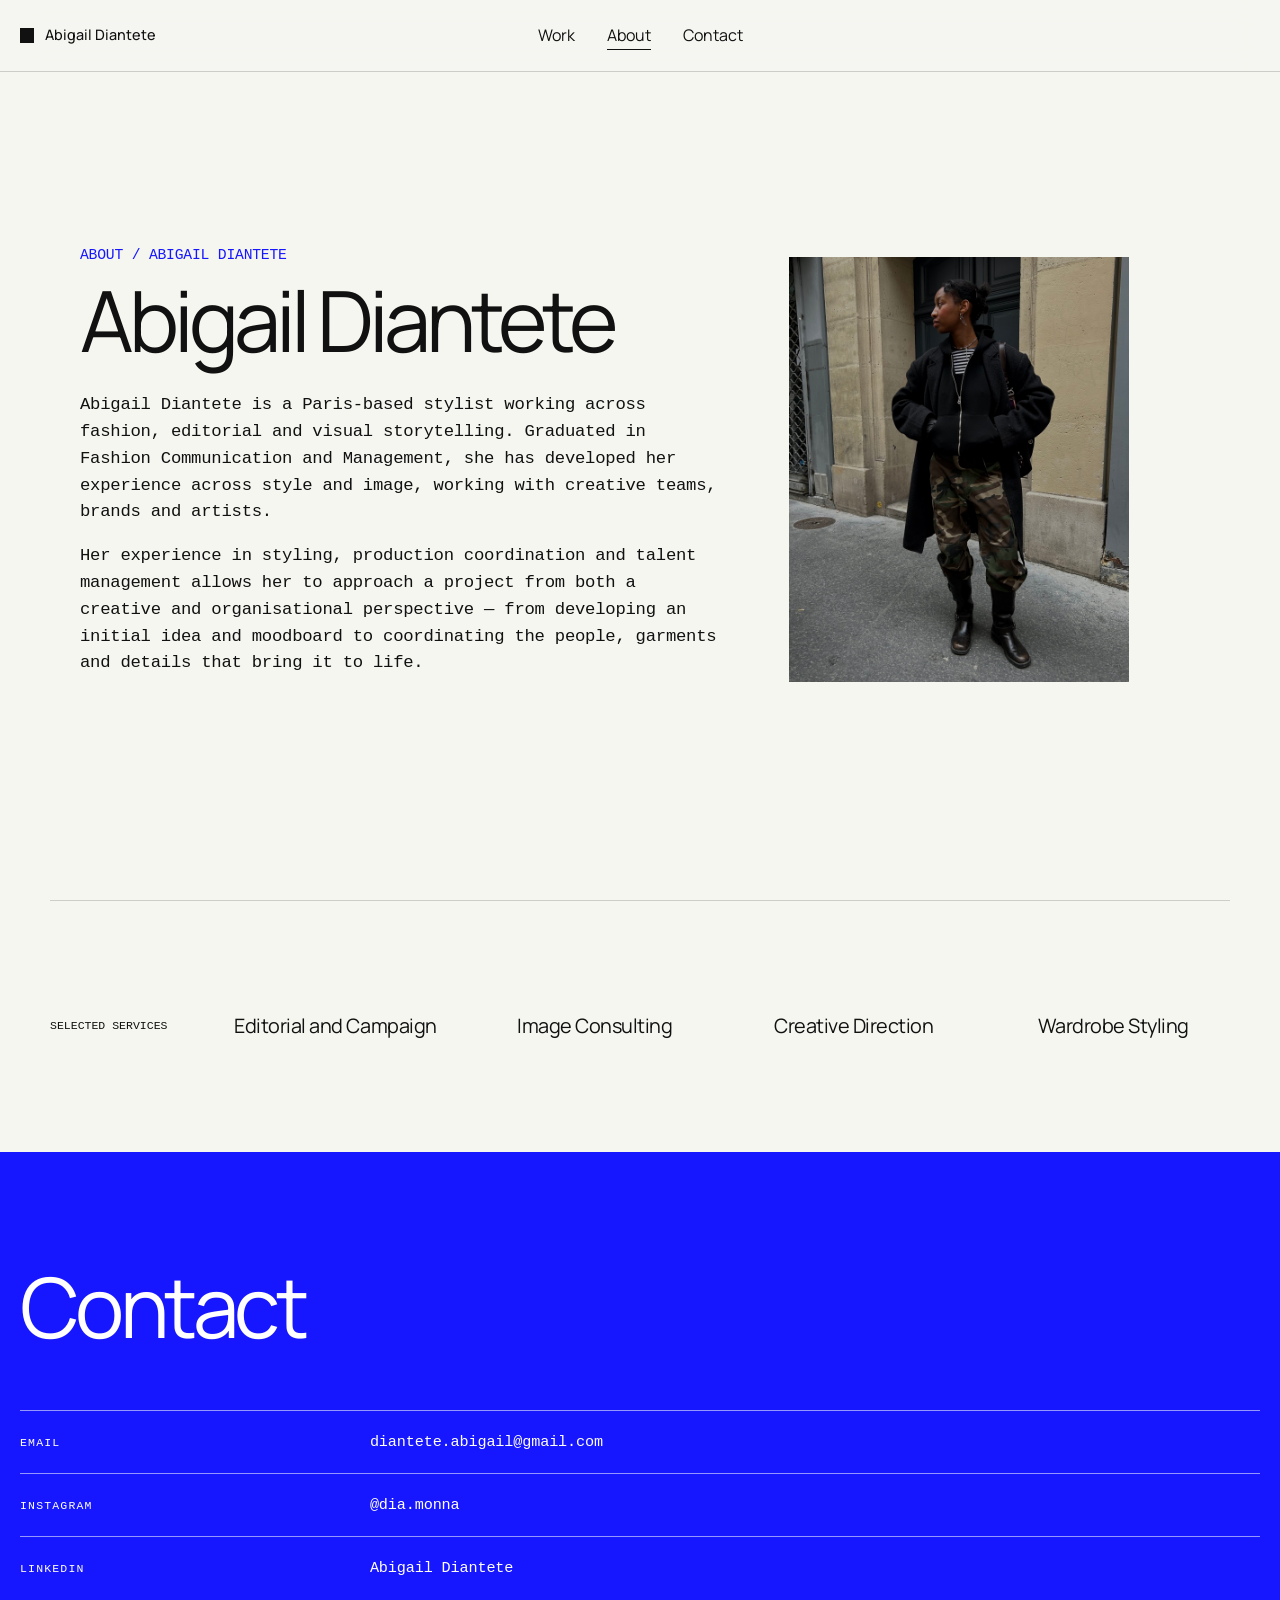
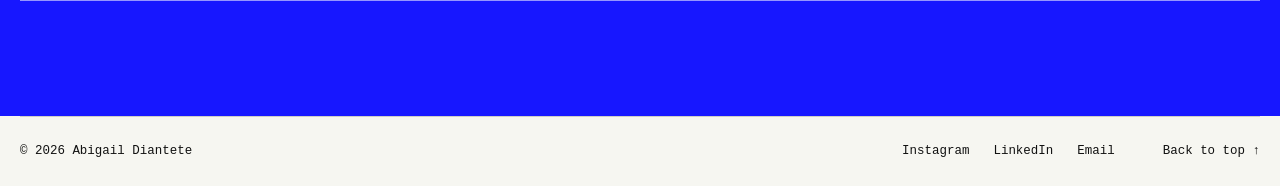
==== about.html @ 08d409bf "V4 test - Abigail portfolio" ====
<!doctype html>
<html lang="fr">
<head>
  <meta charset="utf-8">
  <meta name="viewport" content="width=device-width, initial-scale=1">
  <meta name="description" content="À propos d’Abigail Diantete, styliste indépendante et coordinatrice d’image.">
  <title>About — Abigail Diantete</title>
  <link rel="preconnect" href="https://fonts.googleapis.com">
  <link rel="preconnect" href="https://fonts.gstatic.com" crossorigin>
  <link href="https://fonts.googleapis.com/css2?family=DM+Sans:wght@400;500&family=Manrope:wght@400;500;600&display=swap" rel="stylesheet">
  <link rel="stylesheet" href="css/styles.css">
  <script src="js/main.js" defer></script>
</head>
<body>
  <a class="skip-link" href="#main">Aller au contenu</a>

  <header class="site-header" data-header>
    <a class="brand" href="index.html" aria-label="Abigail Diantete — Accueil">
      <span class="brand-mark" aria-hidden="true"></span>
      <span>Abigail Diantete</span>
    </a>

    <button class="menu-toggle" type="button" aria-expanded="false" aria-controls="site-nav">
      <span>Menu</span>
      <span class="menu-icon" aria-hidden="true"></span>
    </button>

    <nav class="site-nav" id="site-nav" aria-label="Navigation principale">
      <a href="work.html">Work</a>
      <a href="about.html" aria-current="page">About</a>
      <a href="#contact">Contact</a>
    </nav>
  </header>

  <main id="main">
    <section class="about-hero page-shell" aria-labelledby="about-title">
      <div class="about-copy reveal">
        <p class="eyebrow blue-text">About / Abigail Diantete</p>
        <h1 id="about-title">Abigail Diantete</h1>
        <p>
          Abigail Diantete is a Paris-based stylist working across fashion, editorial and visual storytelling. Graduated in Fashion Communication and Management, she has developed her experience across style and image, working with creative teams, brands and artists.
        </p>
        <p>
          Her experience in styling, production coordination and talent management allows her to approach a project from both a creative and organisational perspective — from developing an initial idea and moodboard to coordinating the people, garments and details that bring it to life.
        </p>
      </div>

      <figure class="about-portrait reveal">
        <img src="assets/images/about/abigail-placeholder.jpg" alt="Portrait temporaire d’Abigail Diantete">
      </figure>
    </section>

    <section class="about-details page-shell reveal" aria-label="Domaines d’expertise">
      <p class="section-label">Selected services</p>
      <ul>
        <li>Editorial and Campaign</li>
        <li>Image Consulting</li>
        <li>Creative Direction</li>
        <li>Wardrobe Styling</li>
      </ul>
    </section>

    <section class="contact-block" id="contact" aria-labelledby="contact-title">
      <div class="page-shell contact-block__inner reveal">
        <h2 class="contact-title" id="contact-title">Contact</h2>
        <div class="contact-links">
          <a href="mailto:diantete.abigail@gmail.com?subject=Portfolio%20enquiry">
            <span>Email</span>
            <strong>diantete.abigail@gmail.com</strong>
            
          </a>
          <a href="https://www.instagram.com/dia.monna" target="_blank" rel="noopener noreferrer">
            <span>Instagram</span>
            <strong>@dia.monna</strong>
            
          </a>
          <a href="https://www.linkedin.com/in/abigail-diantete-005188198/" target="_blank" rel="noopener noreferrer">
            <span>LinkedIn</span>
            <strong>Abigail Diantete</strong>
            
          </a>
        </div>
      </div>
    </section>
  </main>

  <footer class="site-footer page-shell">
    <p>© <span data-year></span> Abigail Diantete</p>
    <nav class="footer-links" aria-label="Réseaux sociaux">
      <a href="https://www.instagram.com/dia.monna" target="_blank" rel="noopener noreferrer">Instagram</a>
      <a href="https://www.linkedin.com/in/abigail-diantete-005188198/" target="_blank" rel="noopener noreferrer">LinkedIn</a>
      <a href="mailto:diantete.abigail@gmail.com?subject=Portfolio%20enquiry">Email</a>
    </nav>
    <a href="#main">Back to top ↑</a>
  </footer>
</body>
</html>
---- css/styles.css ----
:root {
  --blue: #1717ff;
  --ink: #111111;
  --paper: #f6f6f1;
  --white: #ffffff;
  --line: rgba(17, 17, 17, 0.18);
  --shell: min(calc(100% - 2.5rem), 1500px);
  --header-height: 4.5rem;
  --sans: "DM Sans", Arial, sans-serif;
  --display: "Manrope", Arial, sans-serif;
}

* {
  box-sizing: border-box;
}

html {
  scroll-behavior: smooth;
}

body {
  margin: 0;
  background: var(--paper);
  color: var(--ink);
  font-family: var(--sans);
  font-size: 16px;
  line-height: 1.45;
}

body.menu-open {
  overflow: hidden;
}

img {
  display: block;
  width: 100%;
  height: auto;
}

button,
a {
  color: inherit;
  font: inherit;
}

button {
  border: 0;
}

a {
  text-decoration: none;
}

[hidden] {
  display: none !important;
}

.page-shell {
  width: var(--shell);
  margin-inline: auto;
}

.visually-hidden {
  position: absolute;
  width: 1px;
  height: 1px;
  padding: 0;
  margin: -1px;
  overflow: hidden;
  clip: rect(0, 0, 0, 0);
  white-space: nowrap;
  border: 0;
}

.skip-link {
  position: fixed;
  top: -5rem;
  left: 1rem;
  z-index: 200;
  padding: 0.8rem 1rem;
  background: var(--white);
}

.skip-link:focus {
  top: 1rem;
}

.site-header {
  position: fixed;
  inset: 0 0 auto;
  z-index: 50;
  display: grid;
  grid-template-columns: 1fr auto 1fr;
  align-items: center;
  min-height: var(--header-height);
  padding-inline: max(1.25rem, calc((100vw - 1500px) / 2));
  background: rgba(246, 246, 241, 0.9);
  border-bottom: 1px solid var(--line);
  backdrop-filter: blur(16px);
  transition: color 0.3s ease, background 0.3s ease, border-color 0.3s ease;
}

.site-header--over-media:not(.is-scrolled) {
  color: var(--white);
  background: transparent;
  border-color: transparent;
}

.brand {
  display: inline-flex;
  align-items: center;
  gap: 0.65rem;
  width: max-content;
  font-size: 0.9rem;
  font-weight: 500;
}

.brand-mark {
  width: 0.9rem;
  aspect-ratio: 1;
  background: currentColor;
}

.site-nav {
  grid-column: 2;
  display: flex;
  gap: 2rem;
}

.site-nav a,
.footer-links a,
.arrow-link {
  position: relative;
}

.site-nav a::after,
.footer-links a::after,
.arrow-link::after {
  content: "";
  position: absolute;
  right: 0;
  bottom: -0.2rem;
  left: 0;
  height: 1px;
  background: currentColor;
  transform: scaleX(0);
  transform-origin: right;
  transition: transform 0.3s ease;
}

.site-nav a:hover::after,
.site-nav a[aria-current="page"]::after,
.footer-links a:hover::after,
.arrow-link:hover::after {
  transform: scaleX(1);
  transform-origin: left;
}

.menu-toggle {
  display: none;
  padding: 0;
  background: transparent;
  cursor: pointer;
}

.eyebrow,
.section-label {
  margin: 0;
  font-size: 0.72rem;
  letter-spacing: 0.14em;
  text-transform: uppercase;
}

.blue-text {
  color: var(--blue);
}

.hero {
  position: relative;
  min-height: 100svh;
  overflow: hidden;
  color: var(--white);
  background: #171717;
}

.hero-marquee {
  position: absolute;
  inset: 0;
  overflow: hidden;
}

.hero-marquee__track {
  display: flex;
  width: max-content;
  height: 100%;
  animation: hero-horizontal-loop 18s linear infinite;
  will-change: transform;
  backface-visibility: hidden;
}

.hero-marquee__group {
  display: flex;
  flex: 0 0 auto;
  height: 100%;
}

.hero-frame {
  flex: 0 0 clamp(25rem, 48vw, 52rem);
  height: 100%;
  margin: 0;
}

.hero-frame img {
  height: 100%;
  object-fit: cover;
}

.hero-overlay {
  position: absolute;
  inset: 0;
  background: linear-gradient(180deg, rgba(0, 0, 0, 0.12), rgba(0, 0, 0, 0.22) 45%, rgba(0, 0, 0, 0.72));
}

.hero-content {
  position: absolute;
  right: 0;
  bottom: clamp(2.5rem, 5vw, 4.5rem);
  left: 0;
}


.hero-actions {
  display: flex;
  flex-wrap: wrap;
  gap: 0.8rem;
}

.hero-actions a {
  display: flex;
  justify-content: space-between;
  gap: 2.5rem;
  min-width: 13rem;
  padding: 0.9rem 1rem;
  border: 1px solid rgba(255, 255, 255, 0.65);
  transition: color 0.25s ease, background 0.25s ease;
}

.hero-actions a:hover {
  color: var(--blue);
  background: var(--white);
}

.hero-scroll {
  position: absolute;
  right: 1.25rem;
  bottom: 1.5rem;
  font-size: 0.65rem;
  letter-spacing: 0.14em;
  text-transform: uppercase;
  writing-mode: vertical-rl;
}

.home-intro {
  display: grid;
  grid-template-columns: 0.45fr 1.55fr;
  gap: clamp(2rem, 7vw, 8rem);
  padding-block: clamp(6rem, 12vw, 11rem);
}

.home-intro > div {
  display: grid;
  grid-template-columns: 1fr auto;
  gap: 2rem;
  align-items: end;
}

.home-intro h2 {
  max-width: 1000px;
  margin: 0;
  font-family: var(--display);
  font-size: clamp(2.4rem, 5vw, 5.4rem);
  font-weight: 400;
  line-height: 0.98;
  letter-spacing: -0.05em;
}

.arrow-link {
  white-space: nowrap;
}

.work-intro {
  padding-top: clamp(9rem, 15vw, 14rem);
  padding-bottom: clamp(4rem, 8vw, 8rem);
}

.work-intro__grid {
  display: grid;
  grid-template-columns: 1.4fr 0.6fr;
  gap: clamp(3rem, 8vw, 9rem);
  align-items: end;
}

.work-intro h1,
.project-detail-header h1,
.about-copy h1 {
  margin: 0.8rem 0 0;
  font-family: var(--display);
  font-size: clamp(3.4rem, 8vw, 8.4rem);
  font-weight: 400;
  line-height: 0.94;
  letter-spacing: -0.06em;
}

.work-intro__grid > p {
  max-width: 32rem;
  margin: 0 0 0.7rem;
  font-size: 1.05rem;
}

.work-browser {
  padding-top: calc(var(--header-height) + clamp(2.5rem, 5vw, 4.5rem));
  padding-bottom: clamp(7rem, 12vw, 12rem);
}

.filters {
  display: flex;
  gap: 0.65rem;
  margin-bottom: clamp(2.5rem, 5vw, 4.5rem);
  padding-block: 1rem;
  overflow-x: auto;
  border-block: 1px solid var(--line);
  scrollbar-width: none;
}

.filters::-webkit-scrollbar {
  display: none;
}

.filter-button {
  flex: 0 0 auto;
  padding: 0.68rem 1rem;
  background: transparent;
  border: 1px solid transparent;
  border-radius: 999px;
  cursor: pointer;
  transition: color 0.25s ease, background 0.25s ease, border-color 0.25s ease;
}

.filter-button:hover {
  border-color: var(--ink);
}

.filter-button.is-active {
  color: var(--white);
  background: var(--blue);
  border-color: var(--blue);
}

.filter-button span {
  margin-left: 0.25rem;
  font-size: 0.65rem;
  opacity: 0.72;
}

.projects-grid {
  display: grid;
  grid-template-columns: repeat(3, minmax(0, 1fr));
  gap: clamp(2rem, 3.5vw, 4rem) clamp(1.5rem, 2.5vw, 3rem);
}

.project-card button {
  width: 100%;
  padding: 0;
  text-align: left;
  background: transparent;
  cursor: pointer;
}

.project-card__media {
  position: relative;
  display: block;
  overflow: hidden;
  aspect-ratio: 4 / 5;
  background: #ddddda;
}

.project-card__media img {
  height: 100%;
  object-fit: cover;
  transition: transform 0.6s cubic-bezier(0.2, 0.7, 0.2, 1);
}

.project-card__overlay {
  position: absolute;
  inset: 0;
  display: grid;
  place-items: center;
  padding: 1.5rem;
  color: var(--white);
  background: rgba(23, 23, 255, 0.76);
  font-family: var(--display);
  font-size: clamp(1.25rem, 2vw, 2rem);
  font-weight: 400;
  line-height: 1.05;
  letter-spacing: -0.03em;
  text-align: center;
  opacity: 0;
  transition: opacity 0.3s ease;
}



.project-card button:hover .project-card__media img,
.project-card button:focus-visible .project-card__media img {
  transform: scale(1.035);
}

.project-card button:hover .project-card__overlay,
.project-card button:focus-visible .project-card__overlay {
  opacity: 1;
}

.project-card__meta {
  display: flex;
  justify-content: space-between;
  gap: 1rem;
  padding-top: 0.9rem;
}

.project-card__meta strong,
.project-card__meta small {
  display: block;
}

.project-card__meta strong {
  font-family: var(--display);
  font-size: clamp(1.3rem, 2vw, 2rem);
  font-weight: 400;
  letter-spacing: -0.03em;
}

.project-card__meta small {
  margin-top: 0.2rem;
  font-size: 0.69rem;
  letter-spacing: 0.09em;
  text-transform: uppercase;
}

.project-view {
  padding-top: calc(var(--header-height) + 1rem);
}

.project-view__top {
  padding-block: 1.5rem;
  border-bottom: 1px solid var(--line);
}

.back-button {
  padding: 0;
  background: transparent;
  cursor: pointer;
}

.back-button:hover {
  color: var(--blue);
}

.project-detail-header {
  display: grid;
  grid-template-columns: 1.25fr 0.75fr;
  gap: clamp(3rem, 8vw, 9rem);
  align-items: end;
  padding-block: clamp(4rem, 8vw, 8rem);
}

.project-detail-header > p {
  max-width: 34rem;
  margin: 0 0 0.7rem;
  font-size: 1.08rem;
}

.project-slider {
  position: relative;
  color: var(--white);
  background: #101010;
  outline: none;
}

.project-slider__viewport {
  overflow: hidden;
}

.project-slider__track {
  display: flex;
  transition: transform 0.5s cubic-bezier(0.2, 0.7, 0.2, 1);
  touch-action: pan-y;
}

.project-slide {
  flex: 0 0 100%;
  height: min(80svh, 920px);
  margin: 0;
}

.project-slide img {
  height: 100%;
  object-fit: contain;
}
.project-slide video {
  width: 100%;
  height: 100%;
  display: block;
  object-fit: contain;
  background: #111;
}

.slider-arrow {
  position: absolute;
  top: 0;
  bottom: 0;
  width: 18%;
  padding: 0;
  color: var(--white);
  background: transparent;
  border: 0;
  cursor: pointer;
  z-index: 5;
}

/* Petit cercle visible */
.slider-arrow::after {
  position: absolute;
  top: 50%;
  display: grid;
  place-items: center;
  width: 2.25rem;
  height: 2.25rem;
  background: rgba(0, 0, 0, 0.35);
  border: 1px solid rgba(255, 255, 255, 0.55);
  border-radius: 50%;
  font-size: 1rem;
  line-height: 1;
  transform: translateY(-50%);
  transition:
    color 0.25s ease,
    background 0.25s ease,
    border-color 0.25s ease,
    transform 0.25s ease;
}

.slider-arrow--previous {
  left: 0;
  font-size: 0;
}

.slider-arrow--previous::after {
  content: "←";
  left: 1.5rem;
}

.slider-arrow--next {
  right: 0;
  font-size: 0;
}

.slider-arrow--next::after {
  content: "→";
  right: 1.5rem;
}

.slider-arrow:hover:not(:disabled)::after {
  color: var(--blue);
  background: var(--white);
  border-color: var(--white);
}

.slider-arrow:disabled {
  opacity: 0;
  cursor: default;
  pointer-events: none;
}

.slider-counter {
  position: absolute;
  right: 1.5rem;
  bottom: 1.2rem;
  display: flex;
  align-items: center;
  gap: 0.65rem;
  font-size: 0.72rem;
}

.slider-counter i {
  width: 3.5rem;
  height: 1px;
  background: currentColor;
}

.slider-hint {
  position: absolute;
  bottom: 1.2rem;
  left: 1.5rem;
  margin: 0;
  font-size: 0.68rem;
  letter-spacing: 0.1em;
  text-transform: uppercase;
}

.project-information {
  display: grid;
  grid-template-columns: 1fr 1fr;
  gap: clamp(3rem, 8vw, 9rem);
  padding-block: clamp(5rem, 9vw, 9rem);
}

.project-information dl {
  margin: 0;
}

.project-information dl div {
  display: grid;
  grid-template-columns: 0.4fr 1fr;
  gap: 1rem;
  padding: 0.85rem 0;
  border-top: 1px solid var(--line);
}

.project-information dt {
  font-size: 0.7rem;
  letter-spacing: 0.1em;
  text-transform: uppercase;
}

.project-information dd {
  margin: 0;
}

.project-concept {
  max-width: 36rem;
  margin: 1rem 0 0;
  font-family: var(--display);
  font-size: clamp(1.8rem, 3vw, 3.2rem);
  line-height: 1.06;
  letter-spacing: -0.04em;
}

.related-projects {
  padding-block: clamp(5rem, 9vw, 9rem);
  color: var(--white);
  background: var(--blue);
}

.related-projects h2 {
  margin: 0.5rem 0 3rem;
  font-family: var(--display);
  font-size: clamp(3rem, 7vw, 7rem);
  font-weight: 400;
  line-height: 0.95;
  letter-spacing: -0.06em;
}

.related-grid {
  display: grid;
  grid-template-columns: repeat(3, minmax(0, 1fr));
  gap: 1.25rem;
}

.related-grid button {
  padding: 0;
  color: inherit;
  text-align: left;
  background: transparent;
  cursor: pointer;
}

.related-grid img {
  aspect-ratio: 4 / 5;
  object-fit: cover;
}

.related-grid span,
.related-grid strong {
  display: block;
}

.related-grid span {
  margin-top: 0.75rem;
  font-size: 0.7rem;
  letter-spacing: 0.09em;
  text-transform: uppercase;
}

.related-grid strong {
  margin-top: 0.15rem;
  font-family: var(--display);
  font-size: 1.4rem;
  font-weight: 400;
}

.about-hero {
  display: grid;
  grid-template-columns: 1.15fr 0.7fr;
  gap: clamp(4rem, 9vw, 10rem);
  align-items: center;
  min-height: 100svh;
  padding-top: clamp(8rem, 12vw, 11rem);
  padding-bottom: clamp(5rem, 9vw, 9rem);
}

.about-copy h1 {
  font-size: clamp(3.1rem, 6.6vw, 7rem);
}

.about-copy > p:not(.eyebrow) {
  max-width: 48rem;
  font-size: 1.08rem;
}

.about-portrait {
  align-self: center;
  margin: 0;
}

.about-portrait img {
  aspect-ratio: 4 / 5;
  object-fit: cover;
  object-position: center;
}

.about-portrait figcaption {
  margin-top: 0.65rem;
  font-size: 0.68rem;
  letter-spacing: 0.08em;
  text-transform: uppercase;
}

.about-details {
  display: grid;
  grid-template-columns: 0.55fr 1.45fr 0.7fr;
  gap: clamp(3rem, 7vw, 8rem);
  padding-block: clamp(5rem, 9vw, 9rem);
  border-top: 1px solid var(--line);
}

.about-details ul {
  padding: 0;
  margin: 0;
  list-style: none;
  font-family: var(--display);
  font-size: clamp(1.8rem, 3.5vw, 3.6rem);
  line-height: 1.15;
  letter-spacing: -0.04em;
}

.about-location p:last-child {
  margin-top: 1rem;
}

.contact-block {
  scroll-margin-top: var(--header-height);
  color: var(--white);
  background: var(--blue);
}

.contact-block__inner {
  padding-block: clamp(5rem, 9vw, 9rem);
}

.contact-block__heading {
  display: grid;
  grid-template-columns: 1.35fr 0.65fr;
  gap: clamp(3rem, 8vw, 9rem);
  align-items: end;
  margin: 1rem 0 clamp(3rem, 6vw, 6rem);
}

.contact-block h2 {
  max-width: 1000px;
  margin: 0;
  font-family: var(--display);
  font-size: clamp(2.8rem, 6.5vw, 7rem);
  font-weight: 400;
  line-height: 0.95;
  letter-spacing: -0.055em;
}

.contact-block__heading p {
  max-width: 30rem;
  margin: 0;
}

.contact-links {
  border-top: 1px solid rgba(255, 255, 255, 0.55);
}

.contact-links a {
  display: grid;
  grid-template-columns: 0.4fr 1fr auto;
  gap: 2rem;
  align-items: center;
  padding: 1.25rem 0;
  border-bottom: 1px solid rgba(255, 255, 255, 0.55);
  transition: color 0.25s ease, background 0.25s ease, padding 0.25s ease;
}

.contact-links a:hover {
  padding-inline: 1rem;
  color: var(--blue);
  background: var(--white);
}

.contact-links span:first-child {
  font-size: 0.72rem;
  letter-spacing: 0.1em;
  text-transform: uppercase;
}

.contact-links strong {
  font-family: var(--display);
  font-size: clamp(1.15rem, 2.4vw, 2.4rem);
  font-weight: 400;
  letter-spacing: -0.025em;
}

.site-footer {
  display: grid;
  grid-template-columns: 1fr auto auto;
  gap: 3rem;
  align-items: center;
  padding-block: 1.6rem;
  font-size: 0.78rem;
  border-top: 1px solid var(--line);
}

.site-footer p {
  margin: 0;
}

.footer-links {
  display: flex;
  gap: 1.5rem;
}

.reveal {
  opacity: 0;
  transform: translateY(2rem);
  transition: opacity 0.8s ease, transform 0.8s ease;
}

.reveal.is-visible {
  opacity: 1;
  transform: none;
}

@keyframes hero-horizontal-loop {
  from { transform: translate3d(0, 0, 0); }
  to { transform: translate3d(-50%, 0, 0); }
}

@media (max-width: 1000px) {
  .home-intro,
  .work-intro__grid,
  .project-detail-header,
  .project-information,
  .about-hero,
  .contact-block__heading {
    grid-template-columns: 1fr;
  }

  .home-intro > div {
    grid-template-columns: 1fr;
  }

  .projects-grid {
    grid-template-columns: repeat(2, minmax(0, 1fr));
  }

  .about-hero {
    min-height: auto;
  }

  .about-portrait {
    width: min(70%, 34rem);
  }

  .about-details {
    grid-template-columns: 1fr 1.5fr;
  }

  .about-location {
    grid-column: 2;
  }
}

@media (max-width: 820px) {
   :root {
    --shell: min(calc(100% - 2rem), 1500px);
  }

  .site-header {
    grid-template-columns: 1fr auto;
    min-height: var(--header-height);
    height: auto;
    padding-inline: 1.25rem;
  }

  .brand {
    position: relative;
    z-index: 3;
  }

  .menu-toggle {
    position: relative;
    z-index: 3;
    display: block;
    padding: 0;
    background: transparent;
  }

 .site-nav {
    position: fixed;
    inset: 0;
    z-index: 2;

    display: flex;
    flex-direction: column;
    justify-content: center;
    align-items: center;

    gap: 1rem;

    width: 100vw;
    height: 100svh;
    padding: var(--header-height) 1.5rem 2rem;

    color: var(--white);
    background: var(--blue);

    font-family: var(--display);
    font-size: clamp(2rem, 8vw, 3rem);
    line-height: 1.05;
    text-align: center;

    opacity: 0;
    visibility: hidden;
    pointer-events: none;

    transform: translateY(-100%);
    transition:
      transform 0.4s cubic-bezier(0.7, 0, 0.3, 1),
      opacity 0.3s ease,
      visibility 0.4s;
  }

 .site-nav.is-open {
    opacity: 1;
    visibility: visible;
    pointer-events: auto;
    transform: translateY(0);
  }

  .site-header:has(.site-nav.is-open) {
    color: var(--white);
    background: transparent;
    border-color: transparent;
    backdrop-filter: none;
  }

  .site-nav a {
    display: block;
    width: auto;
  }
  .hero-frame {
    flex-basis: 78vw;
  }

  .hero-actions a {
    min-width: 0;
  }

  .related-grid {
    grid-template-columns: repeat(2, minmax(0, 1fr));
  }

  .about-details {
    grid-template-columns: 1fr;
  }

  .about-location {
    grid-column: auto;
  }

  .contact-links a {
    grid-template-columns: 1fr auto;
  }

  .contact-links strong {
    grid-column: 1;
    grid-row: 2;
  }

  .contact-links span:last-child {
    grid-column: 2;
    grid-row: 1 / 3;
  }

  .site-footer {
    grid-template-columns: 1fr;
    gap: 1rem;
  }
}

@media (max-width: 620px) {

  .hero-actions {
    display: grid;
  }

  .hero-actions a {
    width: 100%;
  }

  .projects-grid {
    grid-template-columns: 1fr;
  }

  .project-slide {
    height: 66svh;
    display: flex;
  align-items: center;
  justify-content: center;
  }
  .project-slide video {
  width: 100%;
  height: 100%;
  display: block;
  object-fit: contain;
  background: #111;
}

  .slider-arrow {
    top: auto;
    bottom: 1rem;
    transform: none;
  }

  .slider-arrow--previous {
    right: 4.8rem;
    left: auto;
  }

  .slider-arrow--next {
    right: 1rem;
  }

  .slider-counter {
    right: auto;
    bottom: 1.8rem;
    left: 1rem;
  }

  .slider-hint {
    display: none;
  }

  .project-information dl div {
    grid-template-columns: 0.48fr 1fr;
  }

  .related-grid {
    grid-template-columns: 1fr;
  }

  .related-grid button:nth-child(3) {
    display: none;
  }

  .about-portrait {
    width: 100%;
  }

  .footer-links {
    flex-wrap: wrap;
  }
}

@media (prefers-reduced-motion: reduce) {
  html {
    scroll-behavior: auto;
  }

  *,
  *::before,
  *::after {
    animation-duration: 0.01ms !important;
    animation-iteration-count: 1 !important;
    transition-duration: 0.01ms !important;
  }

  .hero-marquee__track {
    transform: translateX(0);
  }

  .reveal {
    opacity: 1;
    transform: none;
  }
}
@media (max-width: 768px) {
  .slider-arrow {
    top: 0;
    bottom: 0;
    width: 25%;
    height: auto;
    transform: none;
  }

  .slider-arrow--previous {
    left: 0;
    right: auto;
  }

  .slider-arrow--next {
    right: 0;
    left: auto;
  }

  .slider-arrow--previous::after {
    top: 50%;
    left: 1rem;
    right: auto;
    width: 2rem;
    height: 2rem;
    transform: translateY(-50%);
  }

  .slider-arrow--next::after {
    top: 50%;
    right: 1rem;
    left: auto;
    width: 2rem;
    height: 2rem;
    transform: translateY(-50%);
  }
}


/* =========================================================
   V4 — LOT 3 / PROJECT PAGES
   Base cumulative: LOT 1 + LOT 2 validated
   ========================================================= */

.project-detail-header h1 {
  font-size: clamp(2.5rem, 5vw, 5.4rem);
  line-height: 0.98;
  letter-spacing: -0.045em;
}

/* Option B: keep the existing slider, remove the black gallery background */
.project-slider {
  color: var(--ink);
  background: var(--paper);
}

.project-slide video {
  background: var(--paper);
}

/* Abigail: gallery counter in blue */
.slider-counter {
  color: var(--blue);
}

/* Adapt navigation arrows to the light gallery */
.slider-arrow {
  color: var(--ink);
}

.slider-arrow::after {
  background: rgba(246, 246, 241, 0.82);
  border-color: rgba(17, 17, 17, 0.35);
}

.slider-arrow:hover:not(:disabled)::after {
  color: var(--white);
  background: var(--blue);
  border-color: var(--blue);
}

@media (max-width: 620px) {
  .project-detail-header h1 {
    font-size: clamp(2.25rem, 11vw, 4.2rem);
  }

  .project-slide video {
    background: var(--paper);
  }
}

/* =========================================================
   V4 — TEST GALERIE LINÉAIRE / VARIANTE 2
   Mobile: linear full-width.
   Desktop: compact editorial masonry, Pinterest-inspired.
   ========================================================= */

.project-linear-gallery {
  width: 100%;
  padding: 0 0 clamp(3rem, 7vw, 7rem);
}

.project-linear-media {
  position: relative;
  display: grid;
  grid-template-columns: 2rem minmax(0, 1fr);
  gap: 0.55rem;
  align-items: start;
  width: 100%;
  margin: 0 0 0.75rem;
  break-inside: avoid;
}

.project-linear-media__number {
  position: sticky;
  top: calc(var(--header-height) + 0.75rem);
  padding-top: 0.15rem;
  color: var(--blue);
  font-size: 0.64rem;
  line-height: 1;
  letter-spacing: 0.08em;
  text-align: right;
}

.project-linear-media__asset {
  min-width: 0;
}

.project-linear-media__asset img,
.project-linear-media__asset video {
  display: block;
  width: 100%;
  height: auto;
  max-height: none;
  object-fit: contain;
  background: transparent;
}

.project-linear-media__asset video {
  background: var(--paper);
}

@media (min-width: 800px) {
  .project-linear-gallery {
    columns: 2;
    column-gap: clamp(1rem, 1.8vw, 1.75rem);
    max-width: 1180px;
    margin-inline: auto;
    padding-inline: clamp(2rem, 5vw, 5.5rem);
  }

  .project-linear-media {
    display: inline-grid;
    grid-template-columns: 2.4rem minmax(0, 1fr);
    gap: 0.7rem;
    width: 100%;
    margin: 0 0 clamp(1rem, 1.8vw, 1.6rem);
    vertical-align: top;
  }

  .project-linear-media__number {
    position: static;
    padding-top: 0.2rem;
    font-size: 0.68rem;
  }
}

@media (min-width: 1400px) {
  .project-linear-gallery {
    max-width: 1280px;
  }
}


/* =========================================================
   V4 — LOT 4 / PROJECT INFORMATION
   Base cumulative: validated LINEAR V2
   Editorial content remains in projects.js and is not altered here.
   ========================================================= */

.project-detail-header {
  padding-bottom: clamp(2.5rem, 5vw, 4.75rem);
}

.project-detail-header h1 {
  max-width: 14ch;
  font-size: clamp(2.35rem, 4.4vw, 4.9rem);
  line-height: 0.94;
  letter-spacing: -0.045em;
}

.project-detail-header__intro {
  gap: clamp(1rem, 2vw, 2rem);
}

.project-detail-header__intro > p {
  max-width: 52ch;
  font-style: italic;
}

.project-information {
  padding-top: clamp(2.5rem, 5vw, 5rem);
}

.project-information__intro > p {
  font-style: italic;
}

@media (min-width: 800px) {
  .project-detail-header h1 {
    white-space: nowrap;
    max-width: none;
    font-size: clamp(2.2rem, 4vw, 4.6rem);
  }
}

@media (max-width: 799px) {
  .project-detail-header {
    padding-bottom: 2.5rem;
  }

  .project-detail-header h1 {
    max-width: none;
    font-size: clamp(2.15rem, 10vw, 3.8rem);
    line-height: 0.98;
  }
}

/* =========================================================
   V4 — LOT 5 V3 / ABOUT + SERVICES + CONTACT
   Desktop services on one line / mobile vertical
   ========================================================= */

.about-hero {
  display: grid;
  grid-template-columns: minmax(0, 1.1fr) minmax(260px, 0.7fr);
  align-items: center;
  gap: clamp(2.75rem, 5vw, 5rem);
  max-width: 1120px;
  margin-inline: auto;
}

.about-copy {
  width: min(100%, 680px);
  justify-self: end;
}

.about-copy h1 {
  width: fit-content;
  max-width: 100%;
  margin-bottom: clamp(1.5rem, 2.6vw, 2.5rem);
}

.about-copy > p {
  max-width: 44ch;
}

.about-portrait {
  width: min(100%, 340px);
  justify-self: start;
}

.about-portrait img {
  display: block;
  width: 100%;
  height: auto;
  object-fit: cover;
}

/* SERVICES — une ligne desktop, proprement contenue */
.about-details {
  display: grid;
  grid-template-columns: auto minmax(0, 1fr);
  align-items: center;
  gap: clamp(2rem, 4vw, 4rem);
  max-width: 1180px;
  margin-inline: auto;
}

.about-details ul {
  display: grid;
  grid-template-columns: repeat(4, minmax(0, 1fr));
  gap: clamp(1rem, 2vw, 2rem);
  align-items: center;
  width: 100%;
  margin: 0;
  padding: 0;
  list-style: none;
  font-family: var(--display);
  font-size: clamp(1.05rem, 1.55vw, 1.45rem);
  line-height: 1.05;
  letter-spacing: -0.025em;
}

.about-details li {
  text-align: center;
  white-space: nowrap;
}

.contact-block__inner {
  display: grid;
  gap: clamp(2.5rem, 5vw, 5rem);
}

.contact-title {
  margin: 0;
  font-family: var(--display);
  font-size: clamp(4.5rem, 11vw, 11rem);
  line-height: 0.82;
  letter-spacing: -0.055em;
  font-weight: 500;
}

.contact-links a {
  grid-template-columns: minmax(7rem, 0.35fr) minmax(0, 1fr);
  gap: clamp(1rem, 3vw, 3rem);
  align-items: baseline;
}

.contact-links strong {
  font-family: inherit;
  font-size: inherit;
  font-weight: 500;
  letter-spacing: inherit;
}

/* MOBILE — composition recentrée et plus harmonieuse */
@media (max-width: 760px) {
  .about-hero {
    grid-template-columns: 1fr;
    gap: 2rem;
    max-width: none;
  }

  .about-copy {
    width: min(100%, 34rem);
    justify-self: center;
  }

  .about-copy h1 {
    width: 100%;
    margin-inline: auto;
    font-size: clamp(2.8rem, 13vw, 4.6rem);
    text-align: center;
  }

  .about-copy > p {
    max-width: 30ch;
    margin-inline: auto;
    text-align: left;
  }

  .about-portrait {
    width: min(78vw, 300px);
    justify-self: center;
  }

  .about-details {
    grid-template-columns: 1fr;
    gap: 1.25rem;
    max-width: none;
  }

  .about-details ul {
    display: block;
    width: 100%;
    font-size: clamp(1.8rem, 9vw, 3rem);
  }

  .about-details li {
    text-align: left;
    white-space: normal;
  }

  .about-details li + li {
    margin-top: 0.15em;
  }

  .contact-title {
    font-size: clamp(4rem, 20vw, 7rem);
  }

  .contact-links a {
    grid-template-columns: 6rem minmax(0, 1fr);
  }
}


/* =========================================================
   V4 — LOT 6 / TYPOGRAPHY TEST
   Display/navigation stay contemporary.
   Editorial information + body copy use an archival monospace.
   ========================================================= */

:root {
  --mono: "Courier New", Courier, "Nimbus Mono PS", monospace;
}

/* Body / editorial copy */
.about-copy > p,
.project-detail-header__intro > p,
.project-information,
.project-information p,
.project-information li,
.project-information dd,
.project-information dt {
  font-family: var(--mono);
  font-size: 0.92rem;
  line-height: 1.55;
  letter-spacing: -0.015em;
}

/* Small documentary information */
.eyebrow,
.section-label,
.project-meta,
.project-detail-meta,
.project-linear-media__number,
.filters,
.contact-links span,
.site-footer {
  font-family: var(--mono);
  letter-spacing: 0;
}

/* Contact values also become archival/body typography,
   while the huge Contact heading remains in the display face. */
.contact-links strong {
  font-family: var(--mono);
  font-size: 0.95rem;
  font-weight: 400;
  letter-spacing: -0.01em;
}

/* Keep all structural/display typography untouched */
.brand,
.site-nav,
.menu-toggle,
.about-copy h1,
.about-details ul,
.contact-title,
.project-detail-header h1,
.project-card__overlay {
  font-family: var(--display);
}

@media (max-width: 760px) {
  .about-copy > p,
  .project-detail-header__intro > p,
  .project-information,
  .project-information p,
  .project-information li,
  .project-information dd,
  .project-information dt {
    font-size: 0.86rem;
    line-height: 1.52;
  }

  .contact-links strong {
    font-size: 0.86rem;
  }
}


/* =========================================================
   LOT 6 — refinements / credits hierarchy + brand hover
   ========================================================= */

/* Credit/category labels: stronger hierarchy inside monospace data */
.project-information dt,
.project-detail-meta dt,
.project-credits dt,
.project-credits strong:first-child {
  font-weight: 700;
}

/* Brand / home link: blue interaction cue */
.brand {
  transition: color 180ms ease;
}

.brand .brand-mark {
  transition: background-color 180ms ease, border-color 180ms ease, transform 180ms ease;
}

.brand:hover,
.brand:focus-visible {
  color: var(--blue);
}

.brand:hover .brand-mark,
.brand:focus-visible .brand-mark {
  background-color: var(--blue);
  border-color: var(--blue);
  transform: rotate(8deg);
}


/* =========================================================
   LOT 6 V3 — MOBILE PROJECT GALLERY BREATHING ROOM
   Desktop untouched.
   ========================================================= */
@media (max-width: 799px) {
  .project-linear-gallery {
    padding-left: clamp(0.85rem, 4vw, 1.25rem);
    padding-right: clamp(0.85rem, 4vw, 1.25rem);
  }
}
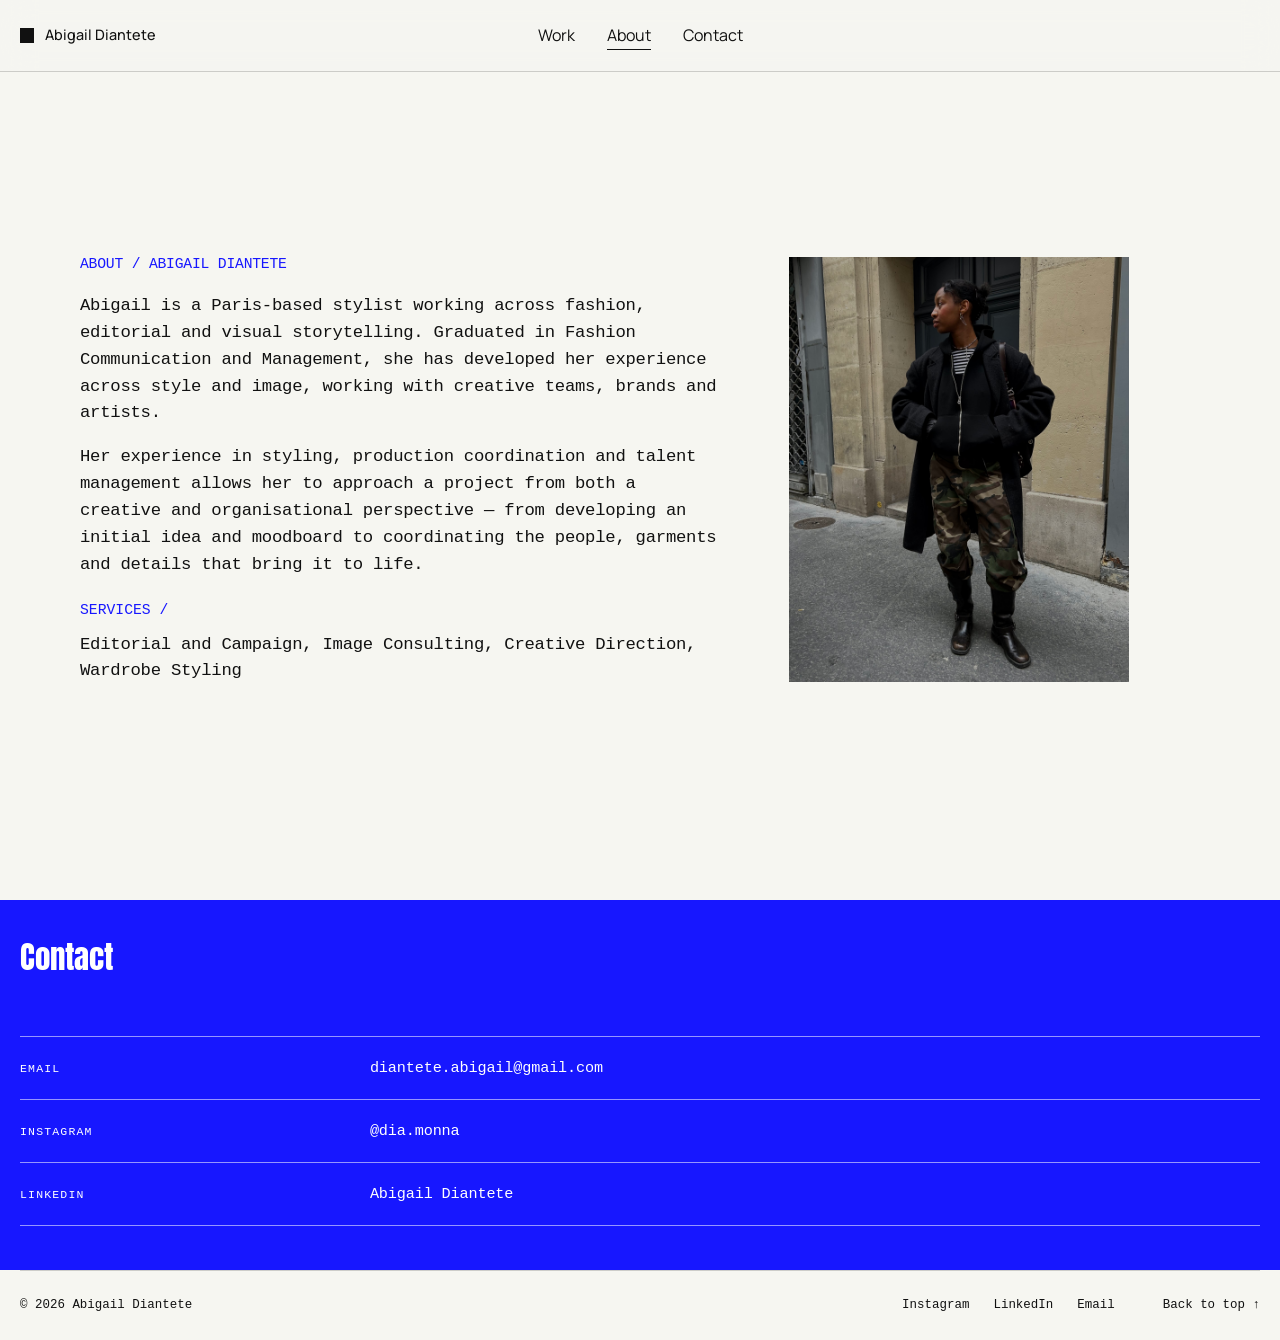
==== commit 2a062fd8: "V5-definitive" ====
--- a/about.html
+++ b/about.html
@@ -7,7 +7,7 @@
   <title>About — Abigail Diantete</title>
   <link rel="preconnect" href="https://fonts.googleapis.com">
   <link rel="preconnect" href="https://fonts.gstatic.com" crossorigin>
-  <link href="https://fonts.googleapis.com/css2?family=DM+Sans:wght@400;500&family=Manrope:wght@400;500;600&display=swap" rel="stylesheet">
+  <link href="https://fonts.googleapis.com/css2?family=Anton&family=DM+Sans:wght@400;500&family=Manrope:wght@400;500;600&display=swap" rel="stylesheet">
   <link rel="stylesheet" href="css/styles.css">
   <script src="js/main.js" defer></script>
 </head>
@@ -21,7 +21,7 @@
     </a>
 
     <button class="menu-toggle" type="button" aria-expanded="false" aria-controls="site-nav">
-      <span>Menu</span>
+      <span class="menu-toggle__label">Menu</span>
       <span class="menu-icon" aria-hidden="true"></span>
     </button>
 
@@ -35,32 +35,25 @@
   <main id="main">
     <section class="about-hero page-shell" aria-labelledby="about-title">
       <div class="about-copy reveal">
-        <p class="eyebrow blue-text">About / Abigail Diantete</p>
-        <h1 id="about-title">Abigail Diantete</h1>
+        <p class="eyebrow blue-text" id="about-title">About / Abigail Diantete</p>
         <p>
-          Abigail Diantete is a Paris-based stylist working across fashion, editorial and visual storytelling. Graduated in Fashion Communication and Management, she has developed her experience across style and image, working with creative teams, brands and artists.
+          Abigail is a Paris-based stylist working across fashion, editorial and visual storytelling. Graduated in Fashion Communication and Management, she has developed her experience across style and image, working with creative teams, brands and artists.
         </p>
         <p>
           Her experience in styling, production coordination and talent management allows her to approach a project from both a creative and organisational perspective — from developing an initial idea and moodboard to coordinating the people, garments and details that bring it to life.
         </p>
+
+        <div class="about-inline-services">
+          <p class="eyebrow blue-text">Services /</p>
+          <p>Editorial and Campaign, Image Consulting, Creative Direction, Wardrobe Styling</p>
+        </div>
       </div>
 
       <figure class="about-portrait reveal">
         <img src="assets/images/about/abigail-placeholder.jpg" alt="Portrait temporaire d’Abigail Diantete">
       </figure>
     </section>
-
-    <section class="about-details page-shell reveal" aria-label="Domaines d’expertise">
-      <p class="section-label">Selected services</p>
-      <ul>
-        <li>Editorial and Campaign</li>
-        <li>Image Consulting</li>
-        <li>Creative Direction</li>
-        <li>Wardrobe Styling</li>
-      </ul>
-    </section>
-
-    <section class="contact-block" id="contact" aria-labelledby="contact-title">
+<section class="contact-block" id="contact" aria-labelledby="contact-title">
       <div class="page-shell contact-block__inner reveal">
         <h2 class="contact-title" id="contact-title">Contact</h2>
         <div class="contact-links">
--- a/css/styles.css
+++ b/css/styles.css
@@ -8,6 +8,7 @@
   --header-height: 4.5rem;
   --sans: "DM Sans", Arial, sans-serif;
   --display: "Manrope", Arial, sans-serif;
+  --anton: "Anton", Impact, sans-serif;
 }
 
 * {
@@ -191,9 +192,9 @@
 
 .hero-marquee__track {
   display: flex;
-  width: max-content;
+  width: auto;
   height: 100%;
-  animation: hero-horizontal-loop 18s linear infinite;
+  animation: none;
   will-change: transform;
   backface-visibility: hidden;
 }
@@ -277,11 +278,10 @@
 .home-intro h2 {
   max-width: 1000px;
   margin: 0;
-  font-family: var(--display);
+  font-family: var(--anton);
   font-size: clamp(2.4rem, 5vw, 5.4rem);
   font-weight: 400;
   line-height: 0.98;
-  letter-spacing: -0.05em;
 }
 
 .arrow-link {
@@ -300,15 +300,29 @@
   align-items: end;
 }
 
-.work-intro h1,
-.project-detail-header h1,
-.about-copy h1 {
+.work-intro h1 {
   margin: 0.8rem 0 0;
   font-family: var(--display);
   font-size: clamp(3.4rem, 8vw, 8.4rem);
   font-weight: 400;
   line-height: 0.94;
   letter-spacing: -0.06em;
+}
+
+.about-copy h1 {
+  margin: 0.8rem 0 0;
+  font-family: var(--anton);
+  font-size: clamp(3.4rem, 8vw, 8.4rem);
+  font-weight: 400;
+  line-height: 0.94;
+}
+
+.project-detail-header h1 {
+  margin: 0.8rem 0 0;
+  font-family: var(--anton);
+  font-size: clamp(3.4rem, 8vw, 8.4rem);
+  font-weight: 400;
+  line-height: 0.94;
 }
 
 .work-intro__grid > p {
@@ -398,11 +412,10 @@
   padding: 1.5rem;
   color: var(--white);
   background: rgba(23, 23, 255, 0.76);
-  font-family: var(--display);
+  font-family: var(--anton);
   font-size: clamp(1.25rem, 2vw, 2rem);
   font-weight: 400;
   line-height: 1.05;
-  letter-spacing: -0.03em;
   text-align: center;
   opacity: 0;
   transition: opacity 0.3s ease;
@@ -433,10 +446,9 @@
 }
 
 .project-card__meta strong {
-  font-family: var(--display);
+  font-family: var(--anton);
   font-size: clamp(1.3rem, 2vw, 2rem);
   font-weight: 400;
-  letter-spacing: -0.03em;
 }
 
 .project-card__meta small {
@@ -652,11 +664,10 @@
 
 .related-projects h2 {
   margin: 0.5rem 0 3rem;
-  font-family: var(--display);
-  font-size: clamp(3rem, 7vw, 7rem);
+  font-family: var(--anton);
+  font-size: clamp(1.29rem, 6vw, 2.28rem);
   font-weight: 400;
   line-height: 0.95;
-  letter-spacing: -0.06em;
 }
 
 .related-grid {
@@ -692,7 +703,7 @@
 
 .related-grid strong {
   margin-top: 0.15rem;
-  font-family: var(--display);
+  font-family: var(--anton);
   font-size: 1.4rem;
   font-weight: 400;
 }
@@ -777,11 +788,10 @@
 .contact-block h2 {
   max-width: 1000px;
   margin: 0;
-  font-family: var(--display);
-  font-size: clamp(2.8rem, 6.5vw, 7rem);
+  font-family: var(--anton);
+  font-size: clamp(1.29rem, 6vw, 2.28rem);
   font-weight: 400;
   line-height: 0.95;
-  letter-spacing: -0.055em;
 }
 
 .contact-block__heading p {
@@ -974,6 +984,10 @@
     flex-basis: 78vw;
   }
 
+  .hero-frame img[src$="hero-02.jpg"] {
+    object-position: right center;
+  }
+
   .hero-actions a {
     min-width: 0;
   }
@@ -1153,7 +1167,6 @@
 .project-detail-header h1 {
   font-size: clamp(2.5rem, 5vw, 5.4rem);
   line-height: 0.98;
-  letter-spacing: -0.045em;
 }
 
 /* Option B: keep the existing slider, remove the black gallery background */
@@ -1292,9 +1305,8 @@
 
 .project-detail-header h1 {
   max-width: 14ch;
-  font-size: clamp(2.35rem, 4.4vw, 4.9rem);
+  font-size: clamp(1.29rem, 6vw, 2.28rem);
   line-height: 0.94;
-  letter-spacing: -0.045em;
 }
 
 .project-detail-header__intro {
@@ -1318,7 +1330,7 @@
   .project-detail-header h1 {
     white-space: nowrap;
     max-width: none;
-    font-size: clamp(2.2rem, 4vw, 4.6rem);
+    font-size: clamp(1.32rem, 2.4vw, 2.76rem);
   }
 }
 
@@ -1329,7 +1341,7 @@
 
   .project-detail-header h1 {
     max-width: none;
-    font-size: clamp(2.15rem, 10vw, 3.8rem);
+    font-size: clamp(1.29rem, 6vw, 2.28rem);
     line-height: 0.98;
   }
 }
@@ -1412,11 +1424,7 @@
 
 .contact-title {
   margin: 0;
-  font-family: var(--display);
-  font-size: clamp(4.5rem, 11vw, 11rem);
   line-height: 0.82;
-  letter-spacing: -0.055em;
-  font-weight: 500;
 }
 
 .contact-links a {
@@ -1484,9 +1492,6 @@
     margin-top: 0.15em;
   }
 
-  .contact-title {
-    font-size: clamp(4rem, 20vw, 7rem);
-  }
 
   .contact-links a {
     grid-template-columns: 6rem minmax(0, 1fr);
@@ -1506,7 +1511,9 @@
 
 /* Body / editorial copy */
 .about-copy > p,
+.about-inline-services > p:not(.eyebrow),
 .project-detail-header__intro > p,
+.project-detail-subtitle,
 .project-information,
 .project-information p,
 .project-information li,
@@ -1540,21 +1547,19 @@
   letter-spacing: -0.01em;
 }
 
-/* Keep all structural/display typography untouched */
+/* Structural/display typography that remains in the V4 display face */
 .brand,
 .site-nav,
 .menu-toggle,
-.about-copy h1,
-.about-details ul,
-.contact-title,
-.project-detail-header h1,
-.project-card__overlay {
+.about-details ul {
   font-family: var(--display);
 }
 
 @media (max-width: 760px) {
   .about-copy > p,
+  .about-inline-services > p:not(.eyebrow),
   .project-detail-header__intro > p,
+  .project-detail-subtitle,
   .project-information,
   .project-information p,
   .project-information li,
@@ -1614,3 +1619,247 @@
     padding-right: clamp(0.85rem, 4vw, 1.25rem);
   }
 }
+
+/* =========================================================
+   V5 — LOT 1 / PROJECT SUBTITLE + SHARED TITLE SIZE
+   ========================================================= */
+
+.project-detail-header {
+  grid-template-columns: 1fr;
+}
+
+.project-detail-subtitle {
+  max-width: 34rem;
+  margin: 0.7rem 0 0;
+  font-family: var(--mono);
+}
+
+@media (min-width: 800px) {
+  .contact-block h2,
+  .related-projects h2 {
+    font-size: clamp(1.32rem, 2.4vw, 2.76rem);
+  }
+}
+
+/* =========================================================
+   V5 — LOT 6 / SCHEMA CONTINUOUS IMAGE PAIR
+   after-hours-01.jpg = left, after-hours-02.jpg = right.
+   ========================================================= */
+
+@media (min-width: 800px) {
+  .schema-continuous-pair {
+    column-span: all;
+    display: grid;
+    grid-template-columns: repeat(2, minmax(0, 1fr));
+    gap: clamp(1rem, 1.8vw, 1.75rem);
+    width: 100%;
+  }
+
+  .schema-continuous-pair .project-linear-media {
+    margin-bottom: clamp(1rem, 1.8vw, 1.6rem);
+  }
+}
+
+@media (max-width: 799px) {
+  .schema-continuous-pair {
+    display: block;
+  }
+}
+
+/* =========================================================
+   V5 — LOT 7A / ABOUT + SERVICES CONTENT HIERARCHY
+   Spacing intentionally unchanged for LOT 7B.
+   ========================================================= */
+
+.about-details__title {
+  margin: 0;
+  font-family: var(--anton);
+  font-size: clamp(1.32rem, 2.4vw, 2.76rem);
+  font-weight: 400;
+  line-height: 0.98;
+}
+
+.about-details ul {
+  font-family: var(--mono);
+  font-size: 0.92rem;
+  line-height: 1.55;
+  letter-spacing: -0.015em;
+}
+
+@media (max-width: 760px) {
+  .about-details__title {
+    font-size: clamp(1.29rem, 6vw, 2.28rem);
+  }
+
+  .about-details ul {
+    font-size: 0.86rem;
+    line-height: 1.52;
+  }
+}
+
+
+/* =========================================================
+   V5 — LOT 7B / DESKTOP SPACING + SERVICES BALANCE
+   Mobile intentionally unchanged.
+   ========================================================= */
+
+@media (min-width: 761px) {
+  .about-details {
+    padding-block: clamp(3.5rem, 6.3vw, 6.3rem);
+  }
+
+  .about-details__title {
+    font-size: clamp(1.056rem, 1.92vw, 2.208rem);
+  }
+
+  .about-details ul {
+    font-size: 1.012rem;
+  }
+
+  .contact-block__inner {
+    padding-block: clamp(3.75rem, 6.75vw, 6.75rem);
+  }
+}
+
+/* =========================================================
+   V5 — LOT 7C / SERVICES INTEGRATED INTO ABOUT
+   ========================================================= */
+
+.about-inline-services {
+  margin-top: 1.35rem;
+}
+
+.about-inline-services .eyebrow {
+  margin-bottom: 0.65rem;
+}
+
+.about-inline-services p:last-child {
+  margin: 0;
+}
+
+/* =========================================================
+   V5 — LOT 7C / EXACT ABOUT TYPOGRAPHY SIZES FOR SERVICES
+   ========================================================= */
+
+.about-inline-services > .eyebrow {
+  font-size: 0.92rem;
+}
+
+@media (max-width: 760px) {
+  .about-inline-services > .eyebrow {
+    font-size: 0.86rem;
+  }
+}
+
+.about-inline-services > p:not(.eyebrow) {
+  font-size: 1.08rem;
+}
+
+/* =========================================================
+   V5 — LOT 7C / MOBILE SERVICES LABEL ALIGNMENT
+   ========================================================= */
+
+@media (max-width: 760px) {
+  .about-inline-services > .eyebrow {
+    text-align: center;
+  }
+}
+
+/* =========================================================
+   V5 — LOT 7 FINAL / DESKTOP CONTACT VERTICAL SPACING
+   50% reduction above and below Contact.
+   ========================================================= */
+
+@media (min-width: 761px) {
+  .contact-block__inner {
+    padding-block: clamp(1.875rem, 3.375vw, 3.375rem);
+  }
+}
+
+/* =========================================================
+   V5 — FINAL / OTHER PROJECTS TOP SPACING
+   70% reduction above "Other projects" only.
+   ========================================================= */
+
+.related-projects {
+  padding-top: clamp(1.5rem, 2.7vw, 2.7rem);
+}
+
+/* =========================================================
+   V5 — FINAL / OTHER PROJECTS BOTTOM SPACING
+   70% reduction before footer.
+   ========================================================= */
+
+.related-projects {
+  padding-bottom: clamp(1.5rem, 2.7vw, 2.7rem);
+}
+
+/* =========================================================
+   V5 — LOT 8 / NAVIGATION FINISHES
+   ========================================================= */
+
+/* Keep the existing underline behavior and add the requested blue hover. */
+@media (hover: hover) and (pointer: fine) {
+  .site-nav a:hover {
+    color: var(--blue);
+  }
+}
+
+/* Accessible label remains available to screen readers, but is not visible. */
+.menu-toggle__label {
+  position: absolute;
+  width: 1px;
+  height: 1px;
+  padding: 0;
+  margin: -1px;
+  overflow: hidden;
+  clip: rect(0 0 0 0);
+  white-space: nowrap;
+  border: 0;
+}
+
+@media (max-width: 760px) {
+  .menu-icon,
+  .menu-icon::before,
+  .menu-icon::after {
+    display: block;
+    width: 1.5rem;
+    height: 1.5px;
+    background: currentColor;
+    transition: transform 0.3s ease, opacity 0.2s ease;
+  }
+
+  .menu-icon {
+    position: relative;
+  }
+
+  .menu-icon::before,
+  .menu-icon::after {
+    content: "";
+    position: absolute;
+    left: 0;
+  }
+
+  .menu-icon::before {
+    top: -0.42rem;
+  }
+
+  .menu-icon::after {
+    top: 0.42rem;
+  }
+
+  .menu-toggle[aria-expanded="true"] .menu-icon {
+    background: transparent;
+  }
+
+  .menu-toggle[aria-expanded="true"] .menu-icon::before {
+    top: 0;
+    transform: rotate(45deg);
+  }
+
+  .menu-toggle[aria-expanded="true"] .menu-icon::after {
+    top: 0;
+    transform: rotate(-45deg);
+  }
+}
+
